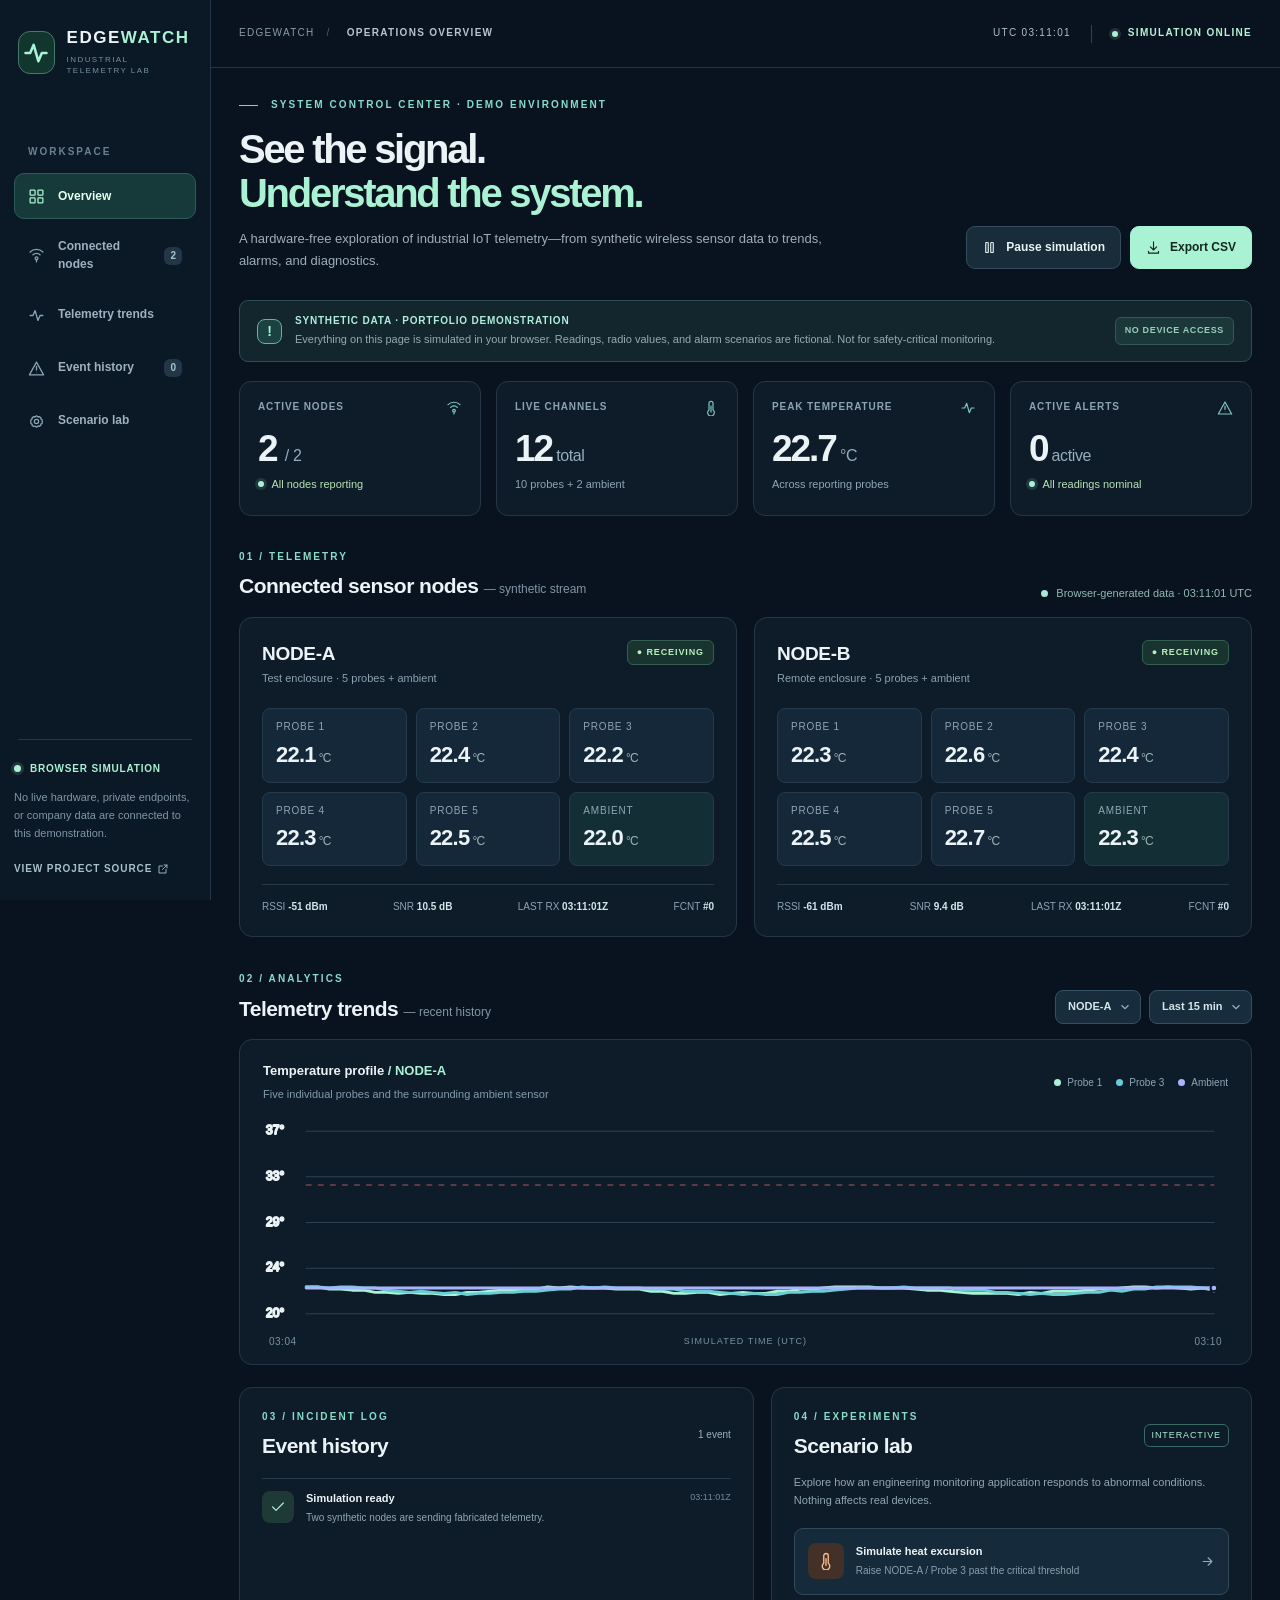
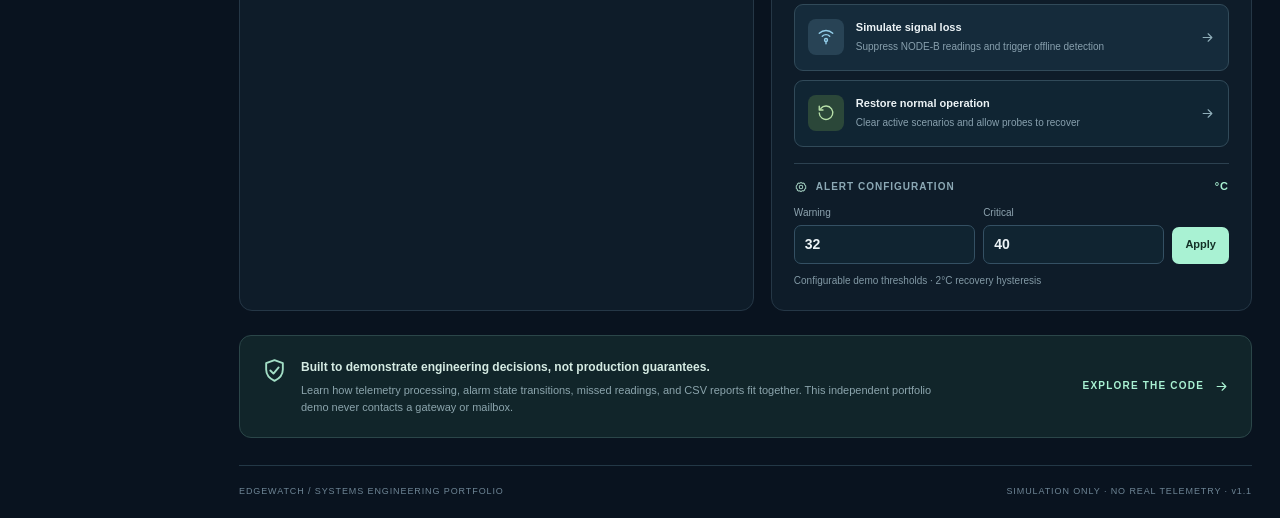
==== demo/index.html @ 87b5c0b5 "Add interactive synthetic browser demo and GitHub Pages deployment workflow" ====
<!doctype html>
<html lang="en">
<head>
  <meta charset="utf-8">
  <meta name="viewport" content="width=device-width, initial-scale=1">
  <meta name="theme-color" content="#09131f">
  <meta name="description" content="EdgeWatch — a fully synthetic, interactive Industrial IoT telemetry demo featuring live trends, temperature alarms, and offline detection.">
  <title>EdgeWatch · Live Industrial IoT Demo</title>
  <link rel="icon" href="favicon.svg" type="image/svg+xml">
  <link rel="stylesheet" href="styles.css">
  <script type="module" src="app.mjs"></script>
</head>
<body>
<svg class="svg-sprite" width="0" height="0" aria-hidden="true" xmlns="http://www.w3.org/2000/svg">
  <symbol id="i-grid" viewBox="0 0 24 24"><rect x="3" y="3" width="7" height="7" rx="1"/><rect x="14" y="3" width="7" height="7" rx="1"/><rect x="3" y="14" width="7" height="7" rx="1"/><rect x="14" y="14" width="7" height="7" rx="1"/></symbol>
  <symbol id="i-activity" viewBox="0 0 24 24"><polyline points="3 12 7 12 10 5 14 19 17 12 21 12"/></symbol>
  <symbol id="i-alert" viewBox="0 0 24 24"><path d="M12 3 2 21h20z"/><line x1="12" y1="9" x2="12" y2="14"/><circle cx="12" cy="17" r=".5" fill="currentColor" stroke="none"/></symbol>
  <symbol id="i-download" viewBox="0 0 24 24"><path d="M12 3v13m-5-5 5 5 5-5M4 18v3h16v-3"/></symbol>
  <symbol id="i-settings" viewBox="0 0 24 24"><circle cx="12" cy="12" r="3"/><path d="M19.4 15a2 2 0 0 0 .6-2.5l-.1-.4.1-.4a2 2 0 0 0-.6-2.5l-1.3-.9.1-1.7-2.4-1.5-1.5.7L12 4l-2.3 1.8-1.5-.7-2.4 1.5.1 1.7-1.3.9a2 2 0 0 0-.6 2.5l.1.4-.1.4a2 2 0 0 0 .6 2.5l1.3.9-.1 1.7 2.4 1.5 1.5-.7L12 20l2.3-1.8 1.5.7 2.4-1.5-.1-1.7z"/></symbol>
  <symbol id="i-thermo" viewBox="0 0 24 24"><path d="M9 15V5a3 3 0 0 1 6 0v10a5 5 0 1 1-6 0z"/><path d="M12 9v9"/></symbol>
  <symbol id="i-radio" viewBox="0 0 24 24"><circle cx="12" cy="16" r="2"/><path d="M7 11a7 7 0 0 1 10 0M3 7a13 13 0 0 1 18 0M12 18v3"/></symbol>
  <symbol id="i-shield" viewBox="0 0 24 24"><path d="M12 2 4 5v6c0 6 4 9 8 11 4-2 8-5 8-11V5z"/><path d="m8 12 3 3 5-6"/></symbol>
  <symbol id="i-arrow" viewBox="0 0 24 24"><path d="M5 12h14m-6-6 6 6-6 6"/></symbol>
  <symbol id="i-pause" viewBox="0 0 24 24"><rect x="6" y="4" width="4" height="16" rx="1"/><rect x="14" y="4" width="4" height="16" rx="1"/></symbol>
  <symbol id="i-play" viewBox="0 0 24 24"><path d="m7 4 13 8-13 8z"/></symbol>
  <symbol id="i-reset" viewBox="0 0 24 24"><path d="M3 12a9 9 0 1 0 2-6m-2-3v5h5"/></symbol>
  <symbol id="i-chevron" viewBox="0 0 24 24"><path d="m6 9 6 6 6-6"/></symbol>
  <symbol id="i-external" viewBox="0 0 24 24"><path d="M14 4h6v6m0-6-9 9M18 13v7H4V6h7"/></symbol>
  <symbol id="i-check" viewBox="0 0 24 24"><path d="m4 12 5 5L20 6"/></symbol>
</svg>
<div class="app-shell">
  <aside class="sidebar">
    <div class="identity"><div class="brand-mark"><svg><use href="#i-activity"/></svg></div><div><div class="brand-name">EDGE<span>WATCH</span></div><div class="brand-sub">INDUSTRIAL TELEMETRY LAB</div></div></div>
    <div class="nav-caption">WORKSPACE</div>
    <nav class="nav-list" aria-label="Dashboard navigation">
      <a class="navlink active" href="#overview"><svg><use href="#i-grid"/></svg> Overview</a>
      <a class="navlink" href="#nodes"><svg><use href="#i-radio"/></svg> Connected nodes <span class="nav-count">2</span></a>
      <a class="navlink" href="#trends"><svg><use href="#i-activity"/></svg> Telemetry trends</a>
      <a class="navlink" href="#events"><svg><use href="#i-alert"/></svg> Event history <span id="nav-alert" class="nav-count">0</span></a>
      <a class="navlink" href="#controls"><svg><use href="#i-settings"/></svg> Scenario lab</a>
    </nav>
    <div class="sidebar-info">
      <div class="sidebar-separator"></div>
      <div class="info-title"><span class="status-dot"></span> BROWSER SIMULATION</div>
      <p>No live hardware, private endpoints, or company data are connected to this demonstration.</p>
      <a href="https://github.com/mhhassan1/industrial-IOT-temperature-monitoring" target="_blank" rel="noopener noreferrer" class="repository-link">VIEW PROJECT SOURCE <svg><use href="#i-external"/></svg></a>
    </div>
  </aside>
  <main class="workspace" id="overview">
    <header class="topline">
      <div class="breadcrumb"><span>EDGEWATCH</span><span class="slash">/</span> <strong>OPERATIONS OVERVIEW</strong></div>
      <div class="top-actions"><span id="clock" class="clock">—</span><span class="header-divider"></span><span class="simulation-pill"><span class="pulse-dot"></span> SIMULATION ONLINE</span></div>
    </header>
    <div class="dashboard-content">
      <section class="intro">
        <div class="intro-main"><div class="eyebrow"><span class="tagline-line"></span> SYSTEM CONTROL CENTER · DEMO ENVIRONMENT</div><h1>See the signal.<br><span>Understand the system.</span></h1><p>A hardware-free exploration of industrial IoT telemetry—from synthetic wireless sensor data to trends, alarms, and diagnostics.</p></div>
        <div class="intro-controls"><button id="pause" class="btn btn-outline" type="button"><svg><use href="#i-pause"/></svg> <span>Pause simulation</span></button><button id="export" class="btn btn-mint" type="button"><svg><use href="#i-download"/></svg> Export CSV</button></div>
      </section>
      <div class="disclaimer"><div class="disclaimer-symbol">!</div><div><strong>SYNTHETIC DATA · PORTFOLIO DEMONSTRATION</strong><span>Everything on this page is simulated in your browser. Readings, radio values, and alarm scenarios are fictional. Not for safety-critical monitoring.</span></div><span class="disclaimer-chip">NO DEVICE ACCESS</span></div>
      <section class="kpis" aria-label="Simulated system health">
        <article class="kpi"><div class="kpi-top">ACTIVE NODES <svg><use href="#i-radio"/></svg></div><div id="kpi-nodes" class="kpi-number">2 <span>/ 2</span></div><div id="kpi-nodes-sub" class="kpi-sub good"><span class="tiny-dot"></span> All nodes reporting</div></article>
        <article class="kpi"><div class="kpi-top">LIVE CHANNELS <svg><use href="#i-thermo"/></svg></div><div class="kpi-number">12<span> total</span></div><div class="kpi-sub">10 probes + 2 ambient</div></article>
        <article class="kpi"><div class="kpi-top">PEAK TEMPERATURE <svg><use href="#i-activity"/></svg></div><div id="kpi-peak" class="kpi-number">22.8<span> °C</span></div><div id="kpi-peak-sub" class="kpi-sub">Across reporting probes</div></article>
        <article class="kpi"><div class="kpi-top">ACTIVE ALERTS <svg><use href="#i-alert"/></svg></div><div id="kpi-alerts" class="kpi-number">0<span> active</span></div><div id="kpi-alerts-sub" class="kpi-sub good"><span class="tiny-dot"></span> All readings nominal</div></article>
      </section>
      <section id="nodes" class="section-block"><div class="section-heading"><div><div class="section-index">01 / TELEMETRY</div><h2>Connected sensor nodes <span class="section-hint">— synthetic stream</span></h2></div><span class="refresh-message"><span class="spinning-dot"></span> Browser-generated data · <span id="updated">just now</span></span></div>
        <div class="node-grid" id="node-cards"></div>
      </section>
      <section id="trends" class="section-block trend-section"><div class="section-heading"><div><div class="section-index">02 / ANALYTICS</div><h2>Telemetry trends <span class="section-hint">— recent history</span></h2></div><div class="trend-filters"><label for="chart-node" class="sr-only">Choose node</label><select id="chart-node"><option value="NODE-A">NODE-A</option><option value="NODE-B">NODE-B</option></select><label for="chart-window" class="sr-only">History window</label><select id="chart-window"><option value="5">Last 5 min</option><option value="15" selected>Last 15 min</option><option value="30">Last 30 min</option></select></div></div>
        <div class="trend-card"><div class="trend-topline"><div><div class="trend-name">Temperature profile <span id="trend-title-node">/ NODE-A</span></div><div class="trend-description">Five individual probes and the surrounding ambient sensor</div></div><div class="legend"><span><i class="dot legend-mint"></i> Probe 1</span><span><i class="dot legend-cyan"></i> Probe 3</span><span><i class="dot legend-lilac"></i> Ambient</span></div></div><svg id="trend-graph" viewBox="0 0 960 220" preserveAspectRatio="none" role="img" aria-label="Synthetic temperature history line chart"></svg><div class="axis-footer"><span id="chart-left">—</span><span>SIMULATED TIME (UTC)</span><span id="chart-right">—</span></div></div>
      </section>
      <section class="bottom-grid">
        <div class="event-panel panel" id="events"><div class="panel-header"><div><div class="section-index">03 / INCIDENT LOG</div><h2>Event history</h2></div><span id="event-total" class="event-count">1 event</span></div><div id="event-list" class="event-list" aria-live="polite"></div></div>
        <div class="scenario-panel panel" id="controls"><div class="panel-header"><div><div class="section-index">04 / EXPERIMENTS</div><h2>Scenario lab</h2></div><span class="lab-flag">INTERACTIVE</span></div><p class="panel-explain">Explore how an engineering monitoring application responds to abnormal conditions. Nothing affects real devices.</p>
          <button id="heat" class="scenario-button" type="button"><span class="scenario-icon heat"><svg><use href="#i-thermo"/></svg></span><span class="scenario-copy"><strong>Simulate heat excursion</strong><small>Raise NODE-A / Probe 3 past the critical threshold</small></span><svg class="scenario-arrow"><use href="#i-arrow"/></svg></button>
          <button id="outage" class="scenario-button" type="button"><span class="scenario-icon outage"><svg><use href="#i-radio"/></svg></span><span class="scenario-copy"><strong>Simulate signal loss</strong><small>Suppress NODE-B readings and trigger offline detection</small></span><svg class="scenario-arrow"><use href="#i-arrow"/></svg></button>
          <button id="restore" class="scenario-button muted" type="button"><span class="scenario-icon restore"><svg><use href="#i-reset"/></svg></span><span class="scenario-copy"><strong>Restore normal operation</strong><small>Clear active scenarios and allow probes to recover</small></span><svg class="scenario-arrow"><use href="#i-arrow"/></svg></button>
          <div class="settings-group"><div class="settings-label"><svg><use href="#i-settings"/></svg> ALERT CONFIGURATION <span>°C</span></div><div class="threshold-row"><label>Warning <input id="warning" type="number" step="1" min="10" max="110" value="32"></label><label>Critical <input id="critical" type="number" step="1" min="11" max="120" value="40"></label><button id="apply" type="button" class="apply-button">Apply</button></div><div id="settings-help" class="settings-help">Configurable demo thresholds · 2°C recovery hysteresis</div></div>
        </div>
      </section>
      <section class="footer-feature"><div><svg><use href="#i-shield"/></svg><div><strong>Built to demonstrate engineering decisions, not production guarantees.</strong><p>Learn how telemetry processing, alarm state transitions, missed readings, and CSV reports fit together. This independent portfolio demo never contacts a gateway or mailbox.</p></div></div><a href="https://github.com/mhhassan1/industrial-IOT-temperature-monitoring" target="_blank" rel="noopener noreferrer">EXPLORE THE CODE <svg><use href="#i-arrow"/></svg></a></section>
      <footer class="footer"><span>EDGEWATCH / SYSTEMS ENGINEERING PORTFOLIO</span><span>SIMULATION ONLY · NO REAL TELEMETRY · v1.1</span></footer>
    </div>
  </main>
</div>
<div id="toast" class="toast" role="status" aria-live="polite"></div>
</body>
</html>
---- demo/styles.css ----
:root{color-scheme:dark;--base:#09131f;--panel:#0e1c29;--panel2:#122333;--panel3:#172a38;--stroke:#253746;--stroke2:#324859;--muted:#8ba0ac;--subtle:#637b89;--text:#ecf3f6;--mint:#a9f2d3;--cyan:#68ced5;--lime:#b4ee93;--red:#ff7f88;--amber:#edc182;--lilac:#aab3ff;--good-bg:#18362f}*{box-sizing:border-box}html{scroll-behavior:smooth}body{margin:0;background:var(--base);color:var(--text);font:14px/1.45 Inter,-apple-system,BlinkMacSystemFont,"Segoe UI",sans-serif;-webkit-font-smoothing:antialiased}button,input,select{font:inherit}button{cursor:pointer}a{color:inherit;text-decoration:none}button:focus-visible,a:focus-visible,input:focus-visible,select:focus-visible{outline:2px solid var(--mint);outline-offset:3px}svg{width:19px;height:19px;fill:none;stroke:currentColor;stroke-width:1.8;stroke-linecap:round;stroke-linejoin:round;flex:none}.svg-sprite{position:absolute;overflow:hidden}.sr-only{position:absolute;width:1px;height:1px;padding:0;margin:-1px;overflow:hidden;clip:rect(0,0,0,0);white-space:nowrap;border:0}.app-shell{display:flex;min-height:100vh}.sidebar{position:sticky;top:0;height:100vh;width:254px;flex:none;background:#0b1825;border-right:1px solid var(--stroke);padding:29px 20px 24px;display:flex;flex-direction:column}.identity{display:flex;align-items:center;gap:12px;padding:0 4px 68px}.brand-mark{width:43px;height:43px;border:1px solid #46786d;background:#12352e;display:grid;place-items:center;border-radius:12px;color:var(--mint)}.brand-mark svg{width:28px;height:28px;stroke-width:2.2}.brand-name{letter-spacing:.09em;font-weight:850;font-size:17px;line-height:1.1}.brand-name span{color:var(--mint)}.brand-sub{font-size:8px;letter-spacing:.18em;color:#75919d;margin-top:6px}.nav-caption{color:#6a8290;font-size:10px;letter-spacing:.20em;font-weight:800;margin:0 14px 14px}.nav-list{display:flex;flex-direction:column;gap:7px}.navlink{min-height:46px;display:flex;align-items:center;gap:13px;color:#9eb1be;padding:11px 13px;border-radius:10px;border:1px solid transparent;font-size:12px;font-weight:620}.navlink svg{width:17px;height:17px;color:#8aa6b3}.navlink:hover{background:#142637}.navlink.active{color:#e8fff2;background:#163a39;border-color:#315b58}.navlink.active svg{color:var(--mint)}.nav-count{margin-left:auto;color:#a9c6cb;font-size:10px;border-radius:6px;background:#223647;padding:2px 6px}.sidebar-info{margin-top:auto}.sidebar-separator{height:1px;background:var(--stroke);margin:0 4px 22px}.info-title{font-size:10px;font-weight:800;letter-spacing:.08em;color:var(--mint);display:flex;align-items:center}.status-dot,.pulse-dot,.tiny-dot{display:inline-block;border-radius:50%;background:var(--mint);box-shadow:0 0 0 3px #a9f2d322}.status-dot{width:7px;height:7px;margin-right:9px}.sidebar-info p{font-size:11px;line-height:1.65;color:#8096a6;margin:12px 0 19px}.repository-link{display:flex;align-items:center;gap:5px;font-size:10px;letter-spacing:.09em;font-weight:800;color:#a7c2c7}.repository-link svg{width:12px;height:12px}.workspace{min-width:0;flex:1}.topline{height:68px;border-bottom:1px solid var(--stroke);display:flex;align-items:center;justify-content:space-between;padding:0 43px;font-size:10px;letter-spacing:.13em;color:#869ba7;gap:12px}.breadcrumb strong{color:#b4c5cd;font-weight:700}.slash{padding:0 12px;color:#456171}.top-actions{display:flex;align-items:center;gap:20px}.clock{white-space:nowrap;color:#acc1c5;font-variant-numeric:tabular-nums}.header-divider{width:1px;height:18px;background:#314250}.simulation-pill{color:#b6f3d5;display:flex;gap:10px;align-items:center;font-weight:850;white-space:nowrap}.pulse-dot{width:6px;height:6px;animation:pulse 2.5s ease infinite}@keyframes pulse{50%{opacity:.45}}.dashboard-content{max-width:1700px;margin:auto;padding:34px 44px 25px}.intro{display:flex;justify-content:space-between;gap:30px;align-items:flex-end}.eyebrow,.section-index{font-size:10px;color:#88dcca;letter-spacing:.21em;font-weight:800}.tagline-line{display:inline-block;width:19px;height:1px;background:#83d4bb;vertical-align:middle;margin-right:8px}.intro h1{font-size:clamp(30px,3.2vw,51px);line-height:1.12;letter-spacing:-.057em;font-weight:770;margin:14px 0 12px}.intro h1 span{color:var(--mint)}.intro p{font-size:13px;color:#9daeb8;max-width:620px;line-height:1.7;margin:0}.intro-controls{display:flex;gap:9px;padding-bottom:3px}.btn{display:flex;align-items:center;gap:9px;white-space:nowrap;padding:12px 15px;font-size:12px;font-weight:770;border-radius:9px;border:1px solid #344c5d;background:#182c39;color:#e7f4f5}.btn svg{width:15px;height:15px}.btn:hover,.scenario-button:hover,.apply-button:hover{filter:brightness(1.13)}.btn-mint{background:var(--mint);border-color:var(--mint);color:#132920}.disclaimer{margin-top:28px;padding:13px 17px;border:1px solid #2d4f54;background:#13262e;border-radius:9px;display:flex;align-items:center;gap:13px}.disclaimer-symbol{border:1px solid #66b1aa;background:#1b4141;color:var(--mint);font-weight:800;width:25px;height:25px;display:grid;place-items:center;border-radius:8px;flex:none}.disclaimer>div:nth-child(2){flex:1}.disclaimer strong{display:block;font-size:10px;letter-spacing:.08em;color:#b1eddb}.disclaimer span{display:block;margin-top:3px;color:#91acb2;font-size:11px}.disclaimer .disclaimer-chip{font-size:9px;font-weight:800;letter-spacing:.07em;padding:6px 9px;background:#1b373a;color:#98cebc;border:1px solid #335957;border-radius:6px;white-space:nowrap;margin-top:0}.kpis{display:grid;grid-template-columns:repeat(4,minmax(0,1fr));gap:15px;margin-top:19px}.kpi{background:var(--panel);border:1px solid var(--stroke);border-radius:12px;padding:20px 22px;min-height:135px}.kpi-top{display:flex;align-items:center;justify-content:space-between;color:#8ca4b1;font-size:10px;font-weight:800;letter-spacing:.09em}.kpi-top svg{width:16px;height:16px;color:#7ec6c0}.kpi-number{font-size:37px;font-weight:740;letter-spacing:-.055em;margin-top:10px;font-variant-numeric:tabular-nums;line-height:1.23}.kpi-number span{font-size:16px;color:#94aebb;letter-spacing:-.025em;font-weight:500}.kpi-sub{margin-top:6px;color:#90a5b3;font-size:11px}.kpi-sub.good{color:#b8e4b3}.kpi-sub.bad{color:#ff9da6}.tiny-dot{width:6px;height:6px;vertical-align:1px;margin-right:5px}.section-block{margin-top:34px;scroll-margin-top:15px}.section-heading{display:flex;align-items:flex-end;justify-content:space-between;gap:15px;margin-bottom:15px}.section-heading h2,.panel h2{font-size:21px;letter-spacing:-.025em;margin:7px 0 0;font-weight:720}.section-hint{font-size:12px;color:#8195a4;font-weight:450;letter-spacing:0}.refresh-message{color:#92b9b0;font-size:11px;white-space:nowrap}.spinning-dot{display:inline-block;width:7px;height:7px;border-radius:50%;background:#a6e8d5;margin-right:5px}.node-grid{display:grid;grid-template-columns:repeat(2,minmax(0,1fr));gap:17px}.node-card,.trend-card,.panel{background:var(--panel);border:1px solid var(--stroke);border-radius:13px;padding:22px}.node-card{min-width:0}.node-card.state-offline{border-color:#995565}.node-head{display:flex;align-items:flex-start;justify-content:space-between}.node-id{font-size:19px;font-weight:760;letter-spacing:-.015em}.node-sub{font-size:11px;color:#8ba2ae;margin-top:4px}.node-badge{font-weight:800;letter-spacing:.10em;font-size:9px;color:#b8efbb;border:1px solid #345e52;background:#19342f;border-radius:6px;padding:5px 9px}.node-badge.offline{color:#ffb0b6;border-color:#8b4551;background:#3e2430}.sensor-grid{display:grid;grid-template-columns:repeat(3,minmax(0,1fr));gap:9px;margin-top:21px}.sensor{background:#15283a;border:1px solid #243b4c;border-radius:8px;padding:11px 13px;min-height:69px}.sensor-label{color:#8ba6b5;font-size:10px;letter-spacing:.08em;text-transform:uppercase}.sensor-number{font-size:22px;font-weight:720;letter-spacing:-.035em;margin-top:4px;font-variant-numeric:tabular-nums}.sensor-number small{font-size:12px;color:#9fb5ba;font-weight:450;margin-left:3px}.sensor.warn{background:#372e26;border-color:#8a704e}.sensor.warn .sensor-number{color:var(--amber)}.sensor.critical{background:#38232e;border-color:#8b4e5d}.sensor.critical .sensor-number{color:var(--red)}.sensor.ambient{background:#142e36}.node-card.state-offline .sensor{opacity:.56}.node-card.state-offline .sensor-number:after{content:'*';font-size:10px;color:var(--amber)}.node-meta{display:flex;justify-content:space-between;gap:12px;flex-wrap:wrap;border-top:1px solid #263947;padding-top:15px;margin-top:18px;color:#8da3b1;font-size:10px}.node-meta b{color:#d1e6e8;font-weight:650}.trend-section{margin-top:35px}.trend-filters{display:flex;gap:8px}select{appearance:none;background:#172c3c;color:#d3e5e9;border:1px solid #355161;border-radius:8px;padding:8px 28px 8px 12px;font-size:11px;font-weight:700;cursor:pointer;background-image:url("data:image/svg+xml,%3Csvg xmlns='http://www.w3.org/2000/svg' width='14' height='14' viewBox='0 0 24 24' fill='none' stroke='%239bb1bc' stroke-width='2'%3E%3Cpath d='m6 9 6 6 6-6'/%3E%3C/svg%3E");background-repeat:no-repeat;background-position:right 8px center}.trend-card{padding:22px 23px 14px}.trend-topline{display:flex;justify-content:space-between;gap:16px;align-items:center}.trend-name{font-size:13px;font-weight:750}.trend-name span{color:var(--mint)}.trend-description{font-size:11px;color:#829bac;margin-top:6px}.legend{display:flex;gap:14px;flex-wrap:wrap;color:#90a6b3;font-size:10px}.legend span{display:flex;align-items:center;gap:6px}.dot{width:7px;height:7px;border-radius:50%;display:inline-block}.legend-mint{background:#a9f2d3}.legend-cyan{background:#67cdda}.legend-lilac{background:#aab3ff}#trend-graph{display:block;width:100%;height:222px;margin-top:10px;overflow:visible}.gridline{stroke:#2c4251;stroke-width:1}.axis-text{font-size:12px;fill:#6f8796}.trend-path{fill:none;stroke-width:2.9;stroke-linecap:round;stroke-linejoin:round;vector-effect:non-scaling-stroke}.threshold-line{stroke:#ff777e;stroke-width:1;stroke-dasharray:5 7;opacity:.65}.axis-footer{display:flex;justify-content:space-between;font-size:10px;color:#7891a0;letter-spacing:.05em;padding:0 6px}.axis-footer span:nth-child(2){font-size:9px;letter-spacing:.12em}.bottom-grid{margin-top:22px;display:grid;grid-template-columns:1.07fr 1fr;gap:17px}.panel{scroll-margin-top:20px}.panel-header{display:flex;justify-content:space-between;align-items:center;gap:15px}.event-count{color:#9bb3bb;font-size:10px}.event-list{margin-top:16px;max-height:406px;overflow:auto;min-height:290px}.event{display:flex;align-items:flex-start;gap:12px;padding:12px 0;border-top:1px solid #243a48}.event-icon{display:grid;place-items:center;flex:none;border-radius:8px;width:32px;height:32px;background:#1e3936;color:var(--mint)}.event-icon svg{width:16px;height:16px}.event-icon.warning{background:#42372b;color:var(--amber)}.event-icon.critical,.event-icon.offline{background:#442a32;color:#ff9ca5}.event-content{flex:1;min-width:0}.event-title{font-size:11px;font-weight:750}.event-desc{font-size:10px;color:#90a7b3;margin-top:3px;line-height:1.5}.event-time{font-size:9px;white-space:nowrap;color:#728c9b}.lab-flag{font-size:9px;color:var(--mint);border:1px solid #376a62;border-radius:6px;padding:4px 7px;letter-spacing:.10em}.panel-explain{color:#92a6b0;font-size:11px;line-height:1.7;margin:11px 0 18px}.scenario-button{width:100%;display:flex;align-items:center;text-align:left;gap:12px;border:1px solid #314a59;border-radius:9px;background:#152b3b;color:var(--text);padding:12px 13px;margin-bottom:9px;min-height:67px}.scenario-icon{width:36px;height:36px;display:grid;place-items:center;border-radius:8px;flex:none}.scenario-icon svg{width:18px;height:18px}.scenario-icon.heat{background:#433129;color:#ffba8b}.scenario-icon.outage{background:#284355;color:#94cfeb}.scenario-icon.restore{background:#2b4739;color:#b8e1a9}.scenario-copy{display:block;flex:1;min-width:0}.scenario-copy strong{font-size:11px;display:block;font-weight:750}.scenario-copy small{font-size:10px;color:#88a0ae;display:block;margin-top:4px;line-height:1.4}.scenario-arrow{width:15px;height:15px;color:#8faeb9}.scenario-button.muted{background:#102533}.settings-group{border-top:1px solid #2c4150;margin-top:16px;padding-top:15px}.settings-label{display:flex;align-items:center;color:#8ca9b5;font-size:10px;letter-spacing:.1em;font-weight:750;gap:8px}.settings-label svg{width:14px;height:14px;color:#9dc8ba}.settings-label span{margin-left:auto;font-size:11px;color:var(--mint)}.threshold-row{margin-top:11px;display:grid;grid-template-columns:1fr 1fr auto;align-items:end;gap:8px}.threshold-row label{display:flex;flex-direction:column;gap:5px;color:#8da3af;font-size:10px}.threshold-row input{width:100%;border:1px solid #345063;border-radius:7px;background:#102431;color:var(--text);font-size:14px;font-weight:700;padding:8px 10px;min-width:0}.apply-button{background:var(--mint);border:0;border-radius:7px;color:#133026;font-size:11px;font-weight:800;padding:9px 13px;height:37px}.settings-help{font-size:10px;color:#8299a5;margin-top:10px;min-height:14px}.settings-help.invalid{color:var(--red)}.footer-feature{margin-top:24px;padding:20px 22px;border:1px solid #2b4649;background:#11252a;display:flex;align-items:center;justify-content:space-between;gap:18px;border-radius:12px}.footer-feature>div{display:flex;align-items:flex-start;gap:14px}.footer-feature>div>svg{width:25px;height:25px;color:#a3dfc6;margin-top:2px}.footer-feature strong{font-size:12px;color:#d5ebe3}.footer-feature p{font-size:11px;color:#8ca5ad;max-width:660px;line-height:1.6;margin:5px 0 0}.footer-feature a{font-size:10px;letter-spacing:.12em;color:var(--mint);display:flex;align-items:center;gap:10px;font-weight:800;white-space:nowrap}.footer-feature a svg{width:15px;height:15px}.footer{border-top:1px solid #233846;color:#6e8595;display:flex;justify-content:space-between;gap:12px;margin-top:27px;padding-top:19px;font-size:9px;letter-spacing:.1em}.toast{position:fixed;bottom:22px;right:24px;background:#d0f2dd;color:#132c23;padding:12px 18px;font-size:12px;font-weight:750;border-radius:9px;box-shadow:0 12px 45px #0007;opacity:0;transform:translateY(12px);pointer-events:none;transition:opacity .2s,transform .2s;z-index:20}.toast.visible{opacity:1;transform:translateY(0)}@media(max-width:1280px){.sidebar{width:211px;padding-left:14px;padding-right:14px}.topline{padding:0 28px}.dashboard-content{padding:30px 28px 20px}.kpi{padding:18px}.intro h1{font-size:40px}}@media(max-width:1050px){.sidebar{display:none}.node-grid,.bottom-grid{grid-template-columns:1fr}.node-card{max-width:none}}@media(max-width:740px){.dashboard-content{padding:24px 16px}.topline{padding:0 16px;height:57px}.clock{display:none}.header-divider{display:none}.intro{flex-direction:column;align-items:flex-start}.intro h1{font-size:35px}.intro-controls{width:100%}.intro-controls .btn{flex:1;justify-content:center}.disclaimer-chip{display:none!important}.kpis{grid-template-columns:repeat(2,minmax(0,1fr));gap:10px}.kpi{min-height:120px;padding:15px}.kpi-number{font-size:31px}.section-heading{align-items:flex-start;flex-direction:column}.refresh-message{align-self:flex-start}.trend-topline{flex-direction:column;align-items:flex-start}.legend{margin-top:4px}.footer-feature{flex-direction:column;align-items:flex-start}.footer{flex-direction:column}.node-card,.trend-card,.panel{padding:18px}}@media(max-width:420px){.intro-controls{flex-direction:column}.sensor{padding:9px}.sensor-number{font-size:18px}.threshold-row{grid-template-columns:1fr 1fr}.apply-button{grid-column:span 2}.axis-footer span:nth-child(2){display:none}}@media(prefers-reduced-motion:reduce){*,*:before,*:after{scroll-behavior:auto!important;animation:none!important;transition:none!important}}
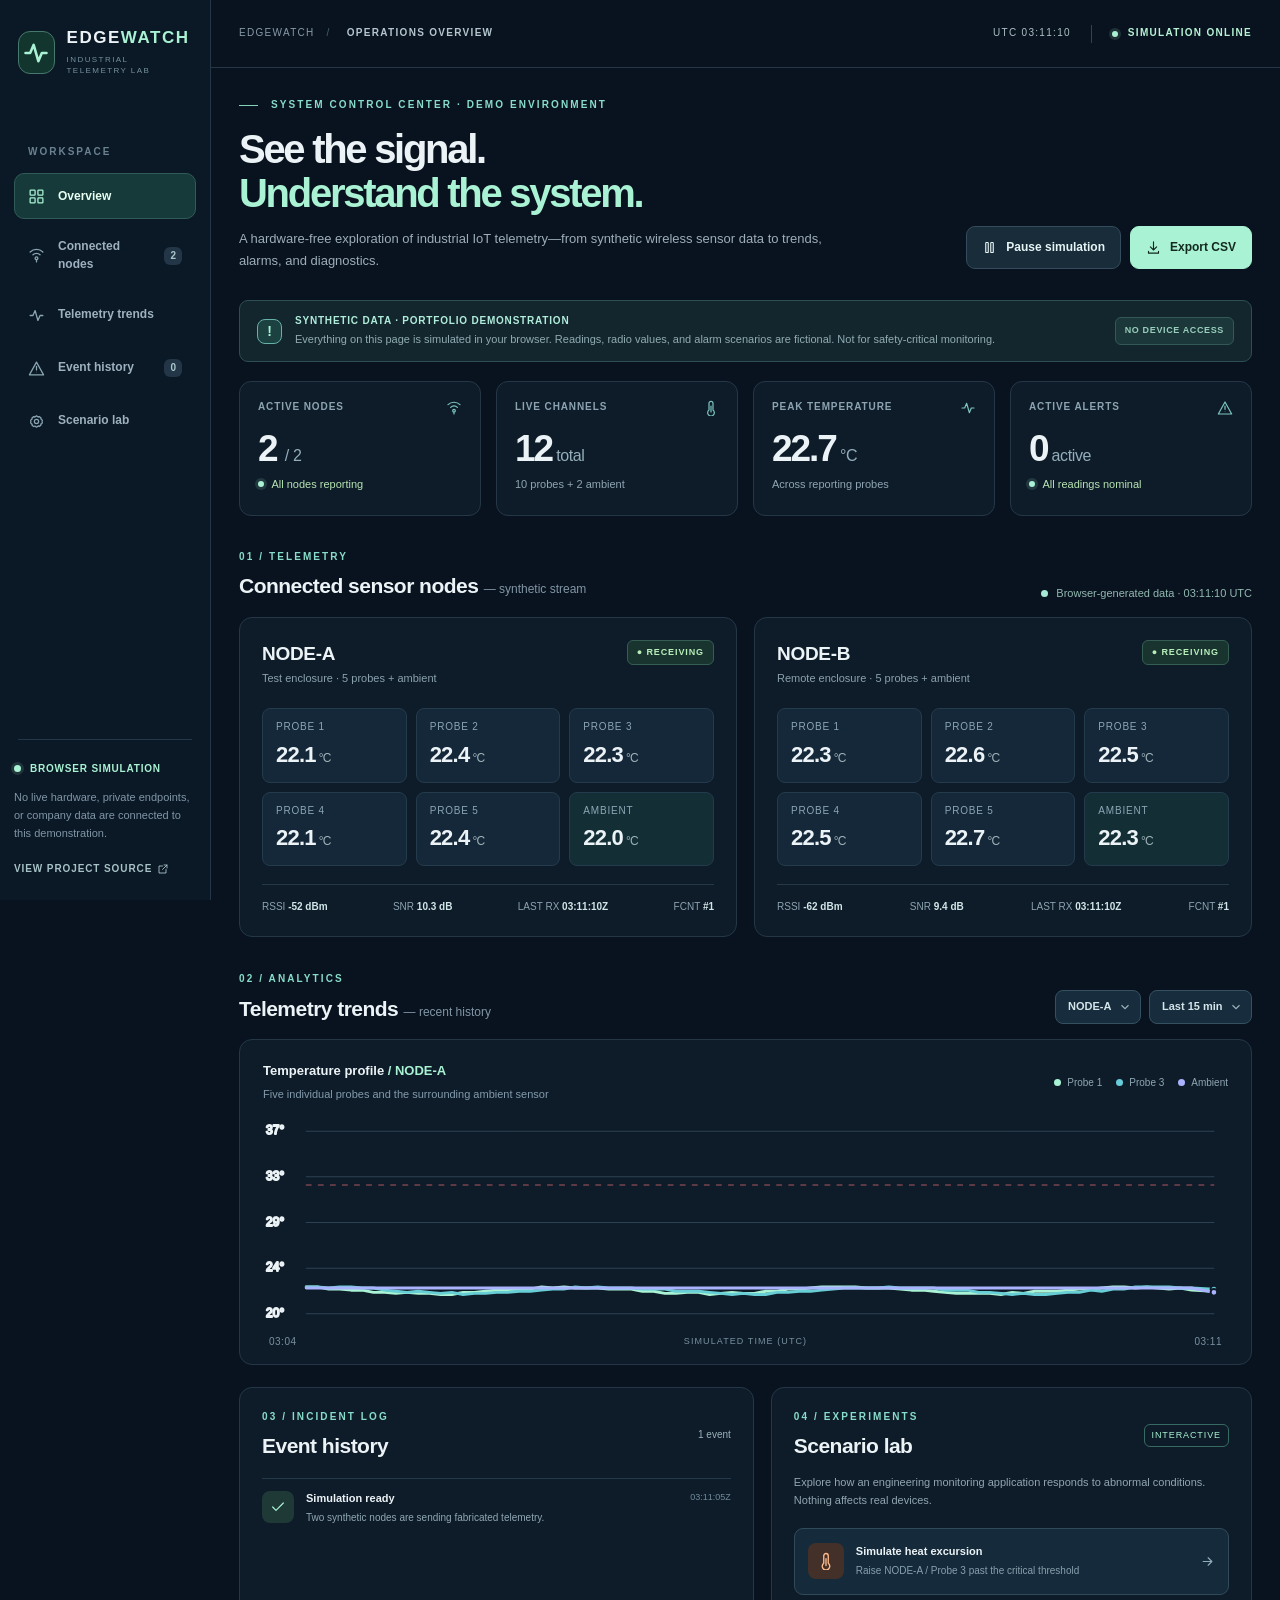
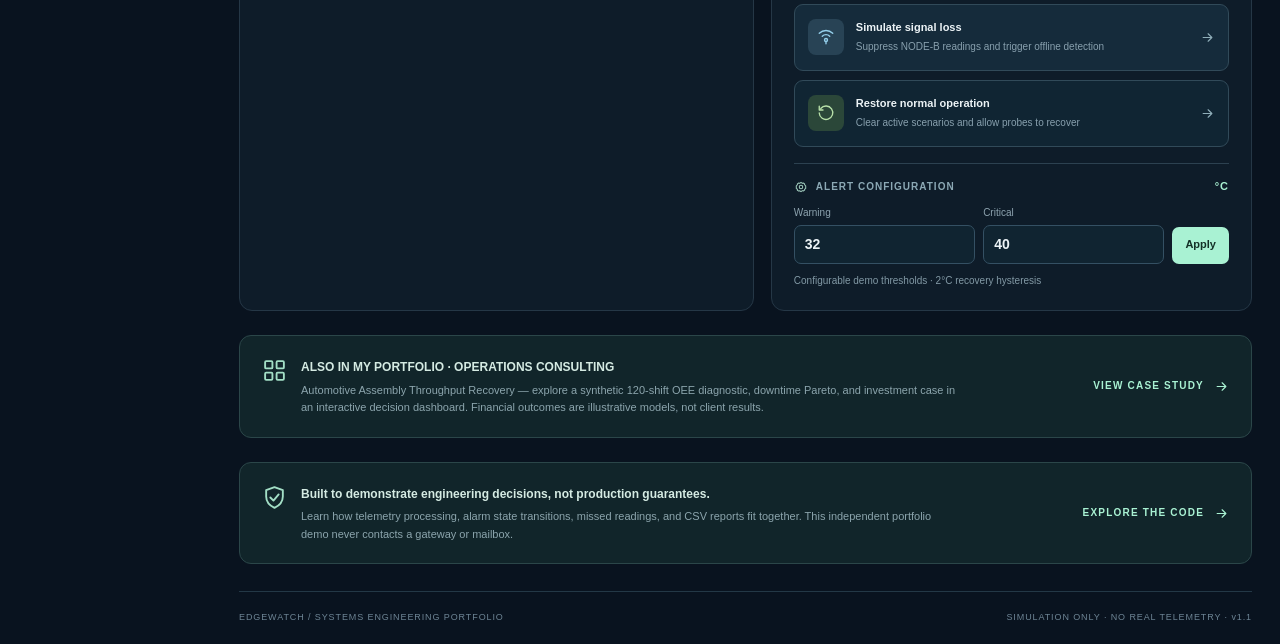
==== commit afa1a844: "Feature synthetic throughput recovery consulting case study" ====
--- a/demo/index.html
+++ b/demo/index.html
@@ -78,6 +78,7 @@
           <div class="settings-group"><div class="settings-label"><svg><use href="#i-settings"/></svg> ALERT CONFIGURATION <span>°C</span></div><div class="threshold-row"><label>Warning <input id="warning" type="number" step="1" min="10" max="110" value="32"></label><label>Critical <input id="critical" type="number" step="1" min="11" max="120" value="40"></label><button id="apply" type="button" class="apply-button">Apply</button></div><div id="settings-help" class="settings-help">Configurable demo thresholds · 2°C recovery hysteresis</div></div>
         </div>
       </section>
+      <section class="footer-feature" aria-label="Independent operations consulting work"><div><svg><use href="#i-grid"/></svg><div><strong>ALSO IN MY PORTFOLIO · OPERATIONS CONSULTING</strong><p>Automotive Assembly Throughput Recovery — explore a synthetic 120-shift OEE diagnostic, downtime Pareto, and investment case in an interactive decision dashboard. Financial outcomes are illustrative models, not client results.</p></div></div><a href="https://automotive-throughput-recovery-mhhassan.mohamad-hassan5655.chatgpt.site" target="_blank" rel="noopener noreferrer">VIEW CASE STUDY <svg><use href="#i-arrow"/></svg></a></section>
       <section class="footer-feature"><div><svg><use href="#i-shield"/></svg><div><strong>Built to demonstrate engineering decisions, not production guarantees.</strong><p>Learn how telemetry processing, alarm state transitions, missed readings, and CSV reports fit together. This independent portfolio demo never contacts a gateway or mailbox.</p></div></div><a href="https://github.com/mhhassan1/industrial-IOT-temperature-monitoring" target="_blank" rel="noopener noreferrer">EXPLORE THE CODE <svg><use href="#i-arrow"/></svg></a></section>
       <footer class="footer"><span>EDGEWATCH / SYSTEMS ENGINEERING PORTFOLIO</span><span>SIMULATION ONLY · NO REAL TELEMETRY · v1.1</span></footer>
     </div>
